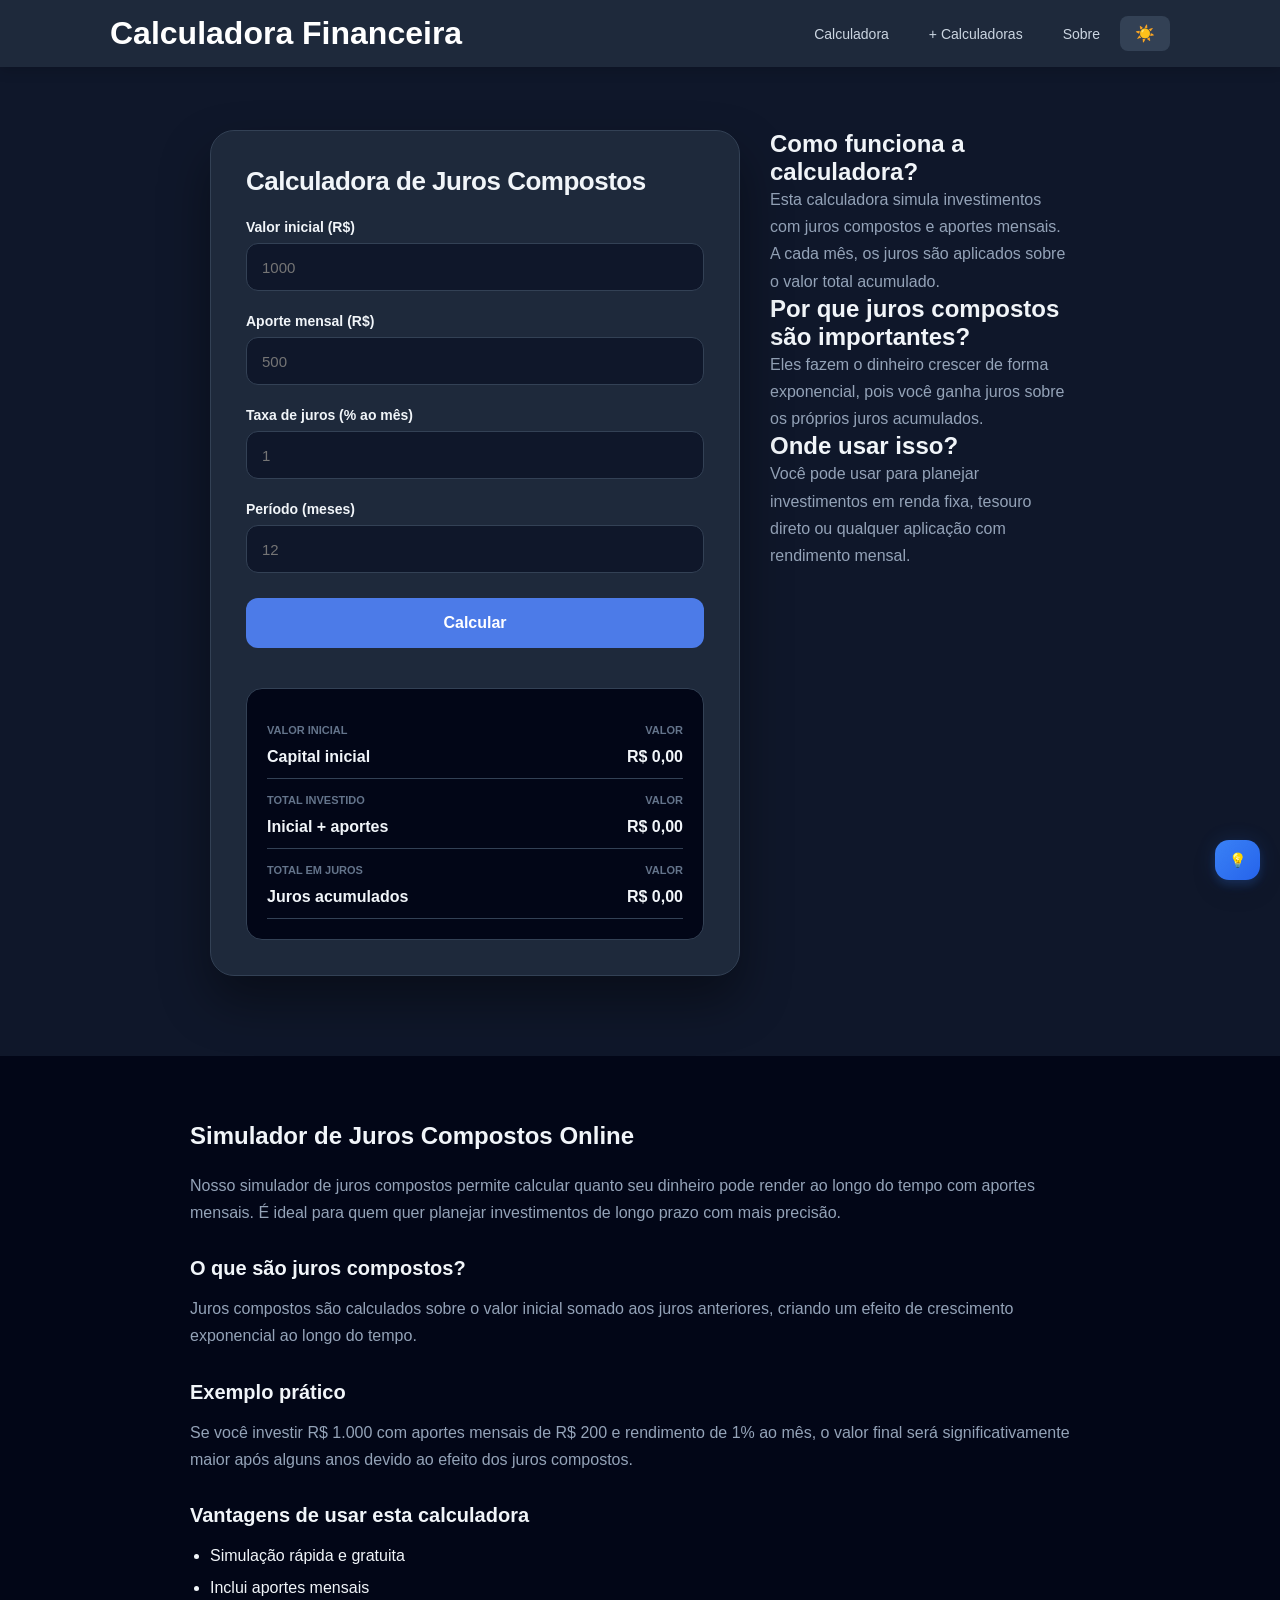
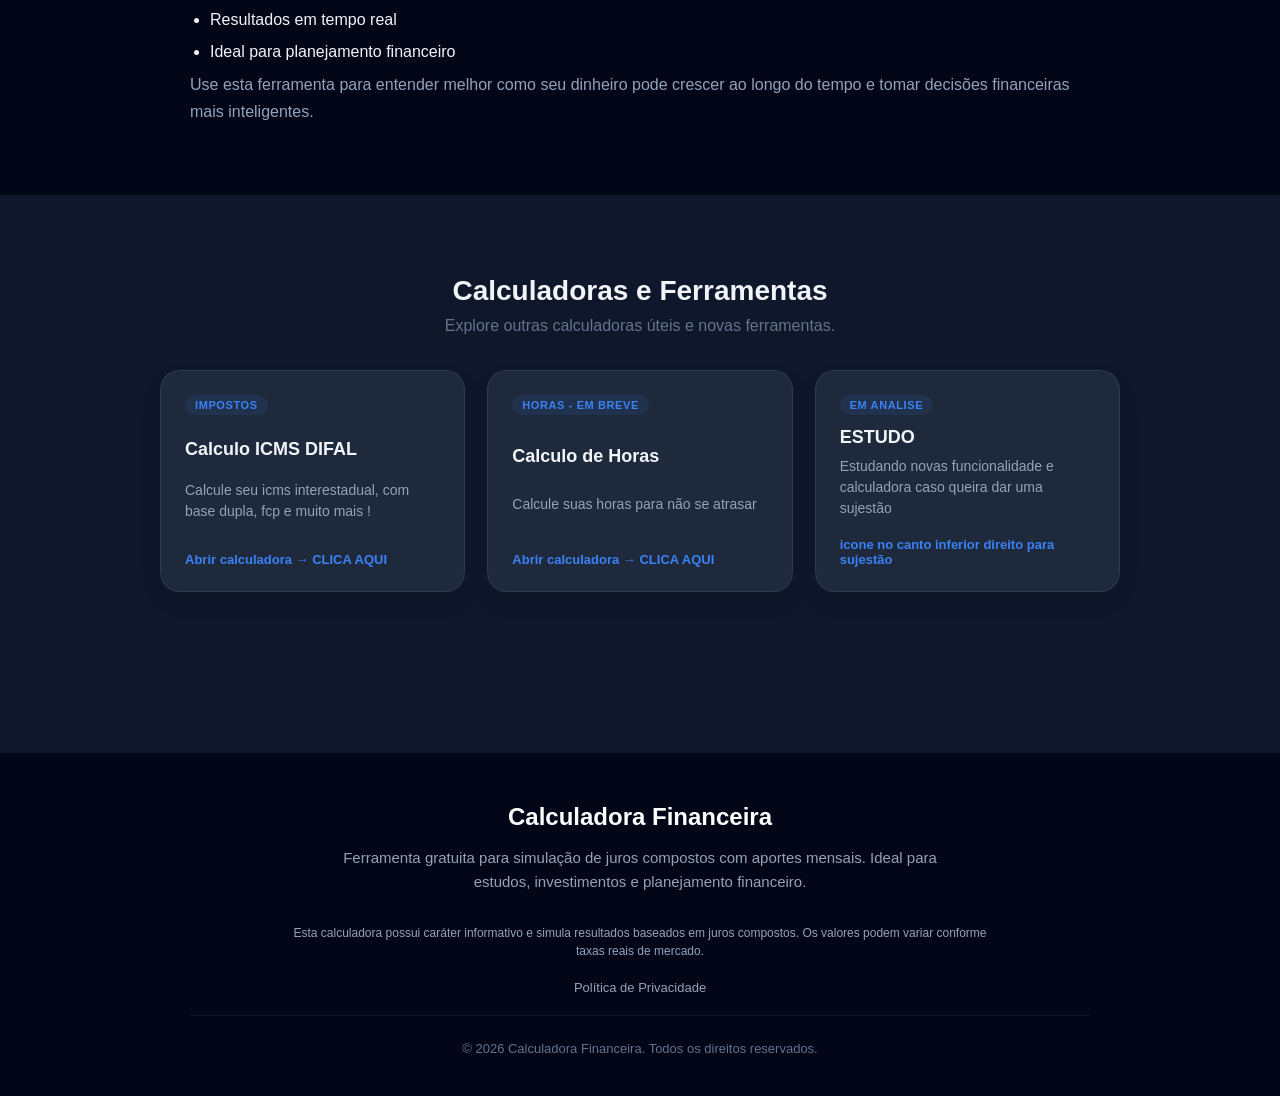
==== index.html @ b4c37b26 "Initial commit" ====
<!DOCTYPE html>
<html lang="pt-BR">
<head>
<title>Calculadora de Juros Compostos Online Grátis com Aportes Mensais | Simulador de Investimentos</title>
<meta charset="UTF-8">
<meta name="viewport" content="width=device-width, initial-scale=1.0">
<meta name="description" content="Calculadora de juros compostos online grátis com aportes mensais. Simule investimentos e descubra quanto seu dinheiro pode render ao longo do tempo.">
<meta name="author" content="Calculadora Financeira">
<meta name="robots" content="index, follow">
<meta name="language" content="pt-BR">
<meta name="theme-color" content="#1e293b">
<meta name="application-name" content="Calculadora Financeira Online">
<meta name="apple-mobile-web-app-title" content="Calculadora Financeira">
<meta property="og:title" content="Calculadora de Juros Compostos Online Grátis">
<meta property="og:description" content="Simule investimentos com juros compostos e aportes mensais grátis.">
<meta property="og:type" content="website">
<meta property="og:image" content="/preview.png">
<script type="application/ld+json">
{
 "@context": "https://schema.org",
 "@type": "WebApplication",
 "name": "Calculadora de Juros Compostos",
 "applicationCategory": "FinanceApplication",
 "operatingSystem": "All",
 "description": "Calculadora de juros compostos online grátis com aportes mensais."
}
</script>

<meta name="twitter:card" content="summary_large_image">
<meta name="keywords" content="juros compostos, calculadora de investimentos, simulador financeiro, juros compostos online, investimentos renda fixa">
<link rel="stylesheet" href="style.css">
</head>
<body class="dark">

<header class="menu topo">
<div class="menu-container">
<h1 class="logo">Calculadora Financeira</h1>

<nav class="menu-links">
<a href="#calculadora">Calculadora</a>
<a href="#outrascalculadora">+ Calculadoras</a>
<a href="#info">Sobre</a>
<button id="toggleTema" class="botaoTema">☀️</button>
</nav>

<button id="menuToggle" class="menu-toggle">☰</button>
</div>
</header>

<div id="overlay" class="overlay"></div>

<nav id="menuNav" class="side-menu">
<button id="closeMenu" class="fechar-menu">✕</button>
<a href="#calculadora">Calculadora</a>
<a href="#info">Sobre</a>
<a href="#outrascalculadora">+ Calculadoras</a>
<div class="divider"></div>
<button id="toggleTemaMobile" class="menu-item">☀️ Alternar tema</button>
</nav>

<section id="calculadora" class="secao-principal">
<div class="layout">

<div class="coluna-calculadora">
<div class="card animar-entrada">
<h1>Calculadora de Juros Compostos</h1>

<div class="campo">
<label>Valor inicial (R$)</label>
<div class="input-number">
<input type="number" id="valorInicial" placeholder="1000">
<div class="input-arrows">
<button onclick="stepUp('valorInicial')">▲</button>
<button onclick="stepDown('valorInicial')">▼</button>
</div>
</div>
</div>

<div class="campo">
<label>Aporte mensal (R$)</label>
<div class="input-number">
<input type="number" id="aporte" placeholder="500">
<div class="input-arrows">
<button onclick="stepUp('aporte')">▲</button>
<button onclick="stepDown('aporte')">▼</button>
</div>
</div>
</div>

<div class="campo">
<label>Taxa de juros (% ao mês)</label>
<div class="input-number">
<input type="number" id="taxa" placeholder="1">
<div class="input-arrows">
<button onclick="stepUp('taxa')">▲</button>
<button onclick="stepDown('taxa')">▼</button>
</div>
</div>
</div>

<div class="campo">
<label>Período (meses)</label>
<div class="input-number">
<input type="number" id="periodo" placeholder="12">
<div class="input-arrows">
<button onclick="stepUp('periodo')">▲</button>
<button onclick="stepDown('periodo')">▼</button>
</div>
</div>
</div>

<button class="botaoCalcular" onclick="calcular()">Calcular</button>

<div class="resultado">

<!-- 1. VALOR INICIAL -->
<div class="resultado-titulo">
<span>Valor inicial</span>
<span>Valor</span>
</div>
<div class="resultado-linha">
<span>Capital inicial</span>
<span id="valorInicialRes">R$ 0,00</span>
</div>

<!-- 2. TOTAL APORTADO -->
<div class="resultado-titulo" id="tituloAportes" style="display:none;">
<span>Total aportado</span>
<span>Valor</span>
</div>
<div class="resultado-linha" id="linhaAportes" style="display:none;">
<span>Aportes mensais</span>
<span id="totalAportes">R$ 0,00</span>
</div>

<!-- 3. TOTAL INVESTIDO -->
<div class="resultado-titulo">
<span>Total investido</span>
<span>Valor</span>
</div>
<div class="resultado-linha">
<span>Inicial + aportes</span>
<span id="totalInvestido">R$ 0,00</span>
</div>

<!-- 4. TOTAL EM JUROS -->
<div class="resultado-titulo">
<span>Total em juros</span>
<span>Valor</span>
</div>
<div class="resultado-linha">
<span>Juros acumulados</span>
<span id="totalJuros">R$ 0,00</span>
</div>

<!-- 5. VALOR FINAL -->
<div class="resultado-titulo" id="tituloFinal" style="display:none;">
<span>Valor final</span>
<span>Total</span>
</div>
<div class="resultado-linha destaque" id="linhaFinal" style="display:none;">
<span>Total acumulado</span>
<span id="valorFinal">R$ 0,00</span>
</div>

</div>
</div>
</div>

<div class="coluna-texto">

<h2>Como funciona a calculadora?</h2>
<p>
Esta calculadora simula investimentos com juros compostos e aportes mensais.
A cada mês, os juros são aplicados sobre o valor total acumulado.
</p>

<h2>Por que juros compostos são importantes?</h2>
<p>
Eles fazem o dinheiro crescer de forma exponencial, pois você ganha juros sobre os próprios juros acumulados.
</p>

<h2>Onde usar isso?</h2>
<p>
Você pode usar para planejar investimentos em renda fixa, tesouro direto ou qualquer aplicação com rendimento mensal.
</p>

</div>

</div>
</section>
<section class="secao-seo" id="info">

<div class="container-texto">

<h2>Simulador de Juros Compostos Online</h2>

<p>
Nosso simulador de juros compostos permite calcular quanto seu dinheiro pode render ao longo do tempo com aportes mensais.
É ideal para quem quer planejar investimentos de longo prazo com mais precisão.
</p>

<h3>O que são juros compostos?</h3>
<p>
Juros compostos são calculados sobre o valor inicial somado aos juros anteriores, criando um efeito de crescimento exponencial ao longo do tempo.
</p>

<h3>Exemplo prático</h3>
<p>
Se você investir R$ 1.000 com aportes mensais de R$ 200 e rendimento de 1% ao mês, o valor final será significativamente maior após alguns anos devido ao efeito dos juros compostos.
</p>

<h3>Vantagens de usar esta calculadora</h3>
<ul>
<li>Simulação rápida e gratuita</li>
<li>Inclui aportes mensais</li>
<li>Resultados em tempo real</li>
<li>Ideal para planejamento financeiro</li>
</ul>

<p>
Use esta ferramenta para entender melhor como seu dinheiro pode crescer ao longo do tempo e tomar decisões financeiras mais inteligentes.
</p>

</div>

</section>
<section id="outrascalculadora" class="secao-outras">

<div class="container-outras">

    <div class="titulo-calculadoras">
        <h2>Calculadoras e Ferramentas</h2>
        <p class="subtitulo-calculadoras">
            Explore outras calculadoras úteis e novas ferramentas.
        </p>    
    </div>
    <div  class="grid-calculadoras">

        <a href="https://calculadora-icms-difal.vercel.app/" class="card-link">
            <span class="tag">Impostos</span>
            <h3>Calculo ICMS DIFAL </h3>
            <p>Calcule seu icms interestadual, com base dupla, fcp e muito mais !</p>
            <span class="cta">Abrir calculadora → CLICA AQUI</span>
        </a>

        <a href="#" class="card-link">
            <span class="tag">HORAS - EM BREVE</span>
            <h3>Calculo de Horas</h3>
            <p>Calcule suas horas para não se atrasar</p>
            <span class="cta">Abrir calculadora → CLICA AQUI</span>
        </a>

        <a href="#" class="card-link">
            <span class="tag">EM ANALISE</span>
            <h3>ESTUDO</h3>
            <p>Estudando novas funcionalidade e calculadora caso queira dar uma sujestão</p>
            <span class="cta">icone no canto inferior direito para sujestão</span>
        </a>


    </div>
</div>    
</section>
<footer class="footer">
    <div class="footer-container">

        <div class="footer-grid">
            <div class="footer-col centralizado">
                <h3 class="logo-footer">Calculadora Financeira</h3>
                <p>
                    Ferramenta gratuita para simulação de juros compostos com aportes mensais.
                    Ideal para estudos, investimentos e planejamento financeiro.
                </p>
            </div>
        </div>

        <div class="aviso-footer">
            <p>
                Esta calculadora possui caráter informativo e simula resultados baseados em juros compostos.
                Os valores podem variar conforme taxas reais de mercado.
            </p>
        </div>

        <div class="footer-links">
            <a href="/politica-de-privacidade.html">Política de Privacidade</a>
        </div>

        <div class="footer-bottom">
            <p>© 2026 Calculadora Financeira. Todos os direitos reservados.</p>
        </div>

    </div>
</footer>
<script src="script.js"></script>
<!-- BOTÃO -->
<div class="btn-sugestao" onclick="abrirSugestao()">💡</div>

<!-- MODAL -->
<div class="modal-sugestao" id="modalSugestao">
  <div class="box-sugestao">

    <div class="topo-sugestao">
      <span>Enviar sugestão</span>
      <button onclick="fecharSugestao()">✕</button>
    </div>

    <form action="https://formsubmit.co/ajax/leotr2016.jb@gmail.com" method="POST"
        id="formSugestao"
        >

        <input type="text" name="titulo" placeholder="Título da sugestão" required>

        <textarea name="mensagem" placeholder="Digite sua sugestão..." required></textarea>

        <input type="hidden" name="_captcha" value="false">

        <button type="button" onclick="enviarSugestao()" class="btn-enviar-sugestao">
        Enviar sugestão
        </button>

        <div class="msg-sucesso" id="msgSucesso">
        Sugestão enviada com sucesso!
        </div>

    </form>

  </div>
</div>
</body>
</html>
---- style.css ----
/* --- CONFIGURAÇÕES GERAIS E TRANSICÃO DE TEMA --- */
body {
    font-family: 'Segoe UI', Tahoma, Geneva, Verdana, sans-serif;
    margin: 0;
    transition: background 0.4s ease, color 0.4s ease;
    background: #f1f5f9;
    color: #1e293b;
    overflow-x: hidden;
    padding-top: 70px;
}

* {
    margin: 0;
    padding: 0;
    box-sizing: border-box;
}
/* --- ANIMAÇÕES (Keyframes) --- */
@keyframes fadeInUp {
    from {
        opacity: 0;
        transform: translateY(30px);
    }
    to {
        opacity: 1;
        transform: translateY(0);
    }
}

@keyframes pulse {
    0% { box-shadow: 0 0 0 0 rgba(76, 123, 232, 0.6); }
    70% { box-shadow: 0 0 0 12px rgba(76, 123, 232, 0); }
    100% { box-shadow: 0 0 0 0 rgba(76, 123, 232, 0); }
}

.animar-entrada {
    animation: fadeInUp 0.7s ease-out forwards;
}

.animar-entrada-atraso {
    animation: fadeInUp 0.7s ease-out 0.3s forwards;
    opacity: 0;
}

/* --- MENU --- */
.menu { 
    position: fixed; /* Faz o menu ficar parado no topo */
    top: 0;
    left: 0;
    width: 100%;
    background: #1e293b; 
    padding: 15px 0; 
    box-shadow: 0 4px 12px rgba(0,0,0,0.15); /* Sombra para dar profundidade */
    z-index: 1000; /* Garante que ele fique acima de tudo */
    transition:all .3s ease;
    transition: background 0.3s ease, backdrop-filter 0.3s ease, box-shadow 0.3s ease;
}
.menu.topo {
    background: #1e293b;
}
.menu.scroll {
    background: rgba(30, 41, 59, 0.65);
    backdrop-filter: blur(10px);
    -webkit-backdrop-filter: blur(10px);
    box-shadow: 0 8px 25px rgba(0,0,0,0.2);
}
.menu-container {
    max-width: 1100px;
    margin: 0 auto;
    padding: 0 20px;
    display: flex;
    align-items: center;
    justify-content: space-between;
    transform: translateZ(0);
}

.menu nav a { 
    color: #cbd5e1; 
    margin-left: 20px; 
    text-decoration: none; 
    font-size: 14px; 
    transition: 0.3s;
}
.menu nav a:hover { color: #3b82f6; }
.logo { color: white; margin: 0; font-weight: 800; }

.botaoTema {
    background: #334155;
    color: white;
    border: none;
    padding: 8px 15px;
    border-radius: 8px;
    cursor: pointer;
    font-size: 16px;
    transition: transform 0.2s;
}
.botaoTema:active { transform: scale(0.9); }

/* --- LAYOUT CENTRALIZADO E LARGURA --- */
.secao-principal {
    display: flex;
    justify-content: center; /* Centraliza horizontalmente */
    width: 100%;
}

.layout {
    display: flex;
    gap: 30px;
    width: 100%;
    max-width: 900px;
    width: 100%; 
    margin: 0 auto; 
    padding: 60px 20px;
    flex-wrap: wrap;
    justify-content: center; 
}
.coluna-calculadora { flex: 1.3; min-width: 320px; width: 100%; }
.coluna-texto {
    flex: 0.7;
    min-width: 300px;
}
.coluna-texto p { line-height: 1.7; color: #475569; }

/* --- CARD E SOMBRAS --- */
.card {
    padding: 35px;
    border-radius: 24px;
    background: white;
    box-shadow: 0 20px 40px rgba(0,0,0,0.06), 0 5px 15px rgba(0,0,0,0.04);
    border: 1px solid rgba(255,255,255,0.8);
    width: 100%;
    margin-bottom: 20px;
    box-sizing: border-box; /* Garante padding correto */
}

.card h1 { margin-top: 0; font-size: 26px; letter-spacing: -0.5px; }

.campo { margin-top: 22px; width: 100%; }
.campo label { 
    display: flex; 
    align-items: center; 
    margin-bottom: 8px; 
    font-weight: 600; 
    font-size: 14px; 
}

/* TOOLTIP ESTILIZADO */
.help-icon {
    position: relative;
    display: inline-flex;
    align-items: center;
    justify-content: center;
    width: 17px;
    height: 17px;
    background-color: #94a3b8;
    color: white;
    border-radius: 50%;
    font-size: 11px;
    cursor: help;
    margin-left: 8px;
    transition: 0.3s;
}
.help-icon:hover { background-color: #4c7be8; }

.tooltip-text {
    visibility: hidden;
    width: 220px;
    background-color: #1e293b;
    color: #fff;
    text-align: center;
    border-radius: 10px;
    padding: 12px;
    position: absolute;
    z-index: 10;
    bottom: 160%;
    left: 50%;
    transform: translateX(-50%) translateY(10px);
    opacity: 0;
    transition: all 0.3s cubic-bezier(0.68, -0.55, 0.265, 1.55);
    font-weight: normal;
    font-size: 12px;
    box-shadow: 0 10px 20px rgba(0,0,0,0.2);
}

.help-icon:hover .tooltip-text {
    visibility: visible;
    opacity: 1;
    transform: translateX(-50%) translateY(0);
}

/* INPUTS E SELECTS UNIFICADOS (Garante mesmo tamanho) */
input, select {
    width: 100%;
    height: 48px;
    padding: 10px 15px;
    border: 1px solid #e2e8f0;
    border-radius: 12px;
    font-size: 15px;
    transition: 0.3s;
    background: #f8fafc;
    box-sizing: border-box; /* Crucial para o tamanho unificado */
}
input:focus, select:focus {
    outline: none;
    border-color: #3b82f6;
    background: white;
    box-shadow: 0 0 0 4px rgba(59, 130, 246, 0.1);
}

/* CHECKBOX */
.campo-check {
    margin: 25px 0;
    display: flex;
    align-items: center;
    gap: 12px;
}
.checkbox-container {
    display: flex;
    align-items: center;
    cursor: pointer;
}
.checkbox-container input {
    width: 20px;
    height: 20px;
    accent-color: #4c7be8;
}
.label-text { 
    font-size: 14px; 
    color: #1e293b; /* cor padrão (modo claro) */
    user-select: none; 
}
body.dark .label-text {
    color: #f1f5f9;
}
/* BOTÃO CALCULAR */
.botaoCalcular {
    width: 100%;
    background: #4c7be8;
    color: white;
    border: none;
    padding: 16px;
    border-radius: 12px;
    cursor: pointer;
    margin-top: 25px;
    margin-bottom: 10px;
    font-weight: 700;
    font-size: 16px;
    transition: 0.3s;
    animation: pulse 2.5s infinite;
}
.botaoCalcular:hover { 
    background: #2563eb; 
    transform: translateY(-2px);
    animation: none;
}

/* RESULTADOS */
.resultado { 
    margin-top: 30px; 
    padding: 20px; 
    border-radius: 16px; 
    background: #f1f5f9; 
    border: 1px solid #e2e8f0; 
}
.resultado-titulo { display: flex; justify-content: space-between; font-size: 11px; color: #64748b; margin-top: 15px; text-transform: uppercase; font-weight: 700; }
.resultado-linha { display: flex; justify-content: space-between; padding: 12px 0; font-weight: 600; border-bottom: 1px solid #e2e8f0; }
.destaque { color: #3b82f6; border-bottom: none; font-size: 22px; padding-top: 15px; }

/* SEÇÃO TABELA E IMAGEM */
.secao-tabela { padding: 80px 20px; text-align: center; background: #fff; width: 100%; display: flex; justify-content: center; }
.imagemTabela { 
    display: block; 
    margin: 40px auto;
    width: 100%; 
    max-width: 100%; 
    height: auto;
    border-radius: 20px; 
    box-shadow: 0 30px 60px rgba(0,0,0,0.12);
    transition: 0.5s cubic-bezier(0.175, 0.885, 0.32, 1.275);
}
.imagemTabela:hover {
    transform: scale(1.03) translateY(-10px);
    box-shadow: 0 40px 80px rgba(0,0,0,0.18);
}

/* FOOTER */
.footer { 
    text-align: center; 
    padding: 50px; 
    background: #1e293b; 
    color: #94a3b8; 
    width: 100%; 
}

/* --- DARK MODE --- */
body.dark { background: #0f172a; color: #f1f5f9; }
body.dark .card { background: #1e293b; border-color: #334155; box-shadow: 0 25px 50px rgba(0,0,0,0.4); }
body.dark .coluna-texto p { color: #94a3b8; }
body.dark input, body.dark select { background: #0f172a; color: white; border-color: #334155; }
body.dark .resultado { background: #020617; border-color: #334155; }
body.dark .resultado-linha { border-color: #334155; }
body.dark .destaque { color: #4ade80; }
body.dark .secao-tabela { background: #0f172a; }
body.dark .imagemTabela { box-shadow: 0 30px 70px rgba(0,0,0,0.6); }

/* RESPONSIVIDADE */
@media (max-width: 768px) {
    .secao-principal, .secao-tabela, .footer { width: 100%; box-sizing: border-box; }
    .layout { padding: 40px 20px; gap: 40px; max-width: 100%; }
    .coluna-calculadora, .coluna-texto { flex: 100%; width: 100%; }
    .card { padding: 20px; }
    .botaoCalcular { animation: none; }
}
/* --- FOOTER SIMPLIFICADO --- */
.footer {
    background: #1e293b;
    color: #f1f5f9;
    padding: 50px 20px 40px;
    margin-top: 80px;
    border-top: 1px solid rgba(255,255,255,0.05);
}

.footer-container {
    max-width: 900px; /* Mantém o alinhamento de 900px da calculadora */
    margin: 0 auto;
}

.footer-grid {
    display: flex;
    justify-content: center;
    margin-bottom: 30px;
}

.footer-col.centralizado {
    text-align: center;
    max-width: 600px;
}

.footer-col h3.logo-footer {
    color: #fff;
    margin-bottom: 15px;
    font-size: 24px;
    font-weight: 800;
}

.footer-col p {
    font-size: 15px;
    line-height: 1.6;
    color: #94a3b8;
    margin: 0;
}

/* LINHA INFERIOR */
.footer-bottom {
    border-top: 1px solid rgba(148, 163, 184, 0.1);
    padding-top: 25px;
    text-align: center;
}

.footer-bottom p {
    font-size: 13px;
    color: #64748b;
    margin: 0;
}

/* AJUSTE DARK MODE */
body.dark .footer {
    background: #020617;
}
/* Container para os dois checkboxes ficarem lado a lado */
.grupo-checkbox {
    display: flex;
    gap: 20px;
    flex-wrap: wrap;
    margin: 25px 0;
}

/* Alinhamento de cada item (checkbox + texto) */
.item-check {
    display: flex;
    align-items: center;
    gap: 10px;
}

/* Classe para o campo de FCP começar escondido */
.fcp-input-oculto {
    display: none;
    margin-top: 10px;
}

/* Animação suave quando o campo aparecer (opcional, já que você tem keyframes) */
#campoFCPInput {
    animation: fadeInUp 0.4s ease;
}
/* --- CHECKBOX CIRCULAR PERFEITO --- */
.campo-check {
    margin: 25px 0;
    display: flex;
    align-items: center;
    gap: 12px;
}

.checkbox-container {
    display: inline-flex; /* Mudado para inline-flex para não esticar */
    align-items: center;
    justify-content: center;
    cursor: pointer;
    width: 22px; 
    height: 22px;
    flex-shrink: 0; /* Impede que o container achate */
}

.checkbox-container input[type="checkbox"] {
    appearance: none;
    -webkit-appearance: none;
    width: 20px; /* Tamanho fixo */
    height: 20px; /* Tamanho fixo */
    border: 2.5px solid #475569; 
    border-radius: 50%; /* Garante o círculo */
    background: #ffffff;
    cursor: pointer;
    transition: all 0.2s ease;
    display: flex;
    align-items: center;
    justify-content: center;
    margin: 0;
    padding: 0;
    flex-shrink: 0; /* Impede que o input fique oval */
    box-sizing: border-box;
}

/* Quando marcado: Fundo escuro */
.checkbox-container input[type="checkbox"]:checked {
    background: #1e293b; 
    border-color: #1e293b;
}

/* O "ponto final" branco dentro */
.checkbox-container input[type="checkbox"]:checked::after {
    content: '';
    width: 8px;
    height: 8px;
    background: #ffffff;
    border-radius: 50%;
    display: block;
    flex-shrink: 0;
}

/* --- AJUSTE DARK MODE (MAIS ESCURO E VISÍVEL) --- */
body.dark .checkbox-container input[type="checkbox"] {
    background: #0f172a;
    border-color: #64748b; /* Borda mais visível no escuro */
}

body.dark .checkbox-container input[type="checkbox"]:checked {
    background: #4c7be8; /* Azul destaque para o ponto final */
    border-color: #4c7be8;
}
/* Ajuste para o seletor de FCP aparecer ao lado */
#fcp_select {
    border-radius: 8px;
    font-size: 13px;
    border: 2px solid #475569;
    background: #fff;
    cursor: pointer;
    animation: fadeInSlide 0.3s ease;
}

@keyframes fadeInSlide {
    from { opacity: 0; transform: translateX(-10px); }
    to { opacity: 1; transform: translateX(0); }
}

body.dark #fcp_select {
    background: #1e293b;
    color: #fff;
    border-color: #64748b;
}
@media (max-width: 1024px) {
    .layout {
        flex-direction: column;
        align-items: center;
        padding: 40px 20px;
        gap: 30px;
    }

    .coluna-calculadora,
    .coluna-texto {
        width: 100%;
        max-width: 700px;
        flex: none;
    }
    .imagemTabela {
        max-width: 100%;
        height: auto;
    }
}
/* Ajuste específico para o ícone dentro da área de resultados */
.resultado-linha span .help-icon {
    width: 15px;
    height: 15px;
    font-size: 10px;
    margin-left: 5px;
    vertical-align: middle;
}

/* Garante que o tooltip não fique cortado se o card for pequeno */
.resultado {
    position: relative; 
}
.secao-explicao {
    padding: 60px 20px;
    background: #f8fafc;
    display: flex;
    justify-content: center;
}

body.dark .secao-explicao {
    background: #0f172a;
}

.container-texto {
    max-width: 900px;
    width: 100%;
    line-height: 1.8;
}

.grid-explicao {
    display: grid;
    grid-template-columns: 1fr 1fr;
    gap: 30px;
    margin: 30px 0;
}

.formula-box {
    background: #e2e8f0;
    padding: 30px;
    border-radius: 16px;
    text-align: center;
    margin: 40px 0;
}

body.dark .formula-box {
    background: #1e293b;
    border: 1px solid #334155;
}

.formula {
    font-size: 1.2rem;
    font-weight: bold;
    color: #2563eb;
    margin: 15px 0;
}

body.dark .formula {
    color: #4ade80;
}

@media (max-width: 768px) {
    .grid-explicao {
        grid-template-columns: 1fr;
    }
}
/* MODAL IMAGEM (ZOOM) */
.modal-imagem {
    display: none;
    position: fixed;
    z-index: 9999;
    padding: 20px;
    left: 0;
    top: 0;
    width: 100%;
    height: 100%;
    background: rgba(0,0,0,0.9);
    justify-content: center;
    align-items: center;
}

.conteudo-modal {
    max-width: 95%;
    max-height: 90%;
    border-radius: 12px;
    transition: transform 0.2s ease;
    transform-origin: center center;
    cursor: zoom-in;
    touch-action: none; /* importante pro mobile */
}

@keyframes zoomIn {
    from {
        transform: scale(0.8);
        opacity: 0;
    }
    to {
        transform: scale(1);
        opacity: 1;
    }
}

.fechar-modal {
    position: absolute;
    top: 20px;
    right: 30px;
    color: #fff;
    font-size: 35px;
    font-weight: bold;
    cursor: pointer;
}

/* cursor de clique na imagem */
.imagemTabela {
    cursor: zoom-in;
}
/* BOTÃO HAMBURGUER */
.menu-toggle {
    display: block;
    font-size: 22px;
    background: none;
    border: none;
    color: white;
    cursor: pointer;
}

/* OVERLAY */
.overlay {
    position: fixed;
    top: 0;
    left: 0;
    width: 100%;
    height: 100%;
    background: rgba(0,0,0,0.5);
    opacity: 0;
    pointer-events: none;
    transition: 0.3s;
    z-index: 1050;
}

.overlay.ativo {
    opacity: 1;
    pointer-events: all;
}

/* MENU LATERAL */
.side-menu {
    position: fixed;
    top: 0;
    left: -260px;
    width: 260px;
    height: 100%;
    background: #1e293b;
    padding: 20px;
    display: flex;
    flex-direction: column;
    gap: 10px;
    transition: transform 0.3s cubic-bezier(0.4, 0, 0.2, 1);
    z-index: 1100;
}


.side-menu.ativo {
    left: 0;
}
.side-menu.ativo ~ #menuSensor {
    pointer-events: none;
}
/* --- ESTILIZAÇÃO DO CONTEÚDO DO MENU LATERAL --- */
.side-menu a {
    color: #cbd5e1; /* Cor cinza clara */
    text-decoration: none;
    padding: 12px 15px;
    border-radius: 8px;
    font-size: 16px;
    transition: all 0.2s ease;
    display: block;
}

.side-menu a:hover {
    background: rgba(255, 255, 255, 0.08);
    color: #ffffff;
    padding-left: 20px; /* Efeito de deslize no hover */
}

.divider {
    height: 1px;
    background: rgba(255, 255, 255, 0.1);
    margin: 15px 0;
}

/* Estilo do botão de alternar tema dentro do menu */
.menu-item {
    background: #334155;
    color: white;
    border: none;
    padding: 12px 15px;
    border-radius: 8px;
    cursor: pointer;
    text-align: left;
    font-size: 15px;
    font-family: inherit;
    transition: background 0.2s;
}

.menu-item:hover {
    background: #475569;
}

/* Ajuste para o botão hambúrguer não sumir no topo */
.menu-toggle {
    transition: transform 0.2s;
}
.menu-toggle:active {
    transform: scale(0.9);
}
/* --- BOTÃO DE FECHAR NO MENU --- */
.fechar-menu {
    background: none;
    border: none;
    color: #cbd5e1;
    font-size: 24px;
    cursor: pointer;
    align-self: flex-end; /* Joga a seta para a direita */
    padding: 10px;
    margin-bottom: 10px;
    transition: transform 0.2s, color 0.2s;
    display: flex;
    align-items: center;
    justify-content: center;
}

.fechar-menu:hover {
    color: #ffffff;
    transform: translateX(5px); /* Pequeno movimento para a direita */
}

/* Garante que o menu lateral use flexbox para alinhar a seta */
.side-menu {
    display: flex;
    flex-direction: column;
}
.menu-sensor {
    position: fixed;
    top: 0;
    width: 80px;
    height: 100vh;
    z-index: 1200;
    background: transparent;
}
.side-menu {
    transition: transform 0.3s cubic-bezier(0.4, 0, 0.2, 1);
}

/* Ajuste para o menu lateral ser fluido */
.side-menu {
    transition: transform 0.3s cubic-bezier(0.4, 0, 0.2, 1), left 0.3s ease;
    z-index: 1100; /* Acima do sensor e do header fixo */
}

/* Opcional: destaque visual quando o menu está aberto */
.side-menu.ativo {
    box-shadow: 5px 0 25px rgba(0,0,0,0.5);
}
/* Sensor posicionado sobre o ícone */
.sensor-inteligente {
    position: absolute;
    left: 10px; /* Alinhado ao início do container */
    top: 50%;
    transform: translateY(-50%);
    width: 80px;  /* Área de detecção lateral */
    height: 60px; /* Área de detecção vertical */
    background: transparent; /* Invisível */
    z-index: 101; /* Acima do botão para detectar o mouse antes */
    cursor: pointer;
}

/* Ajuste para o container do menu permitir o posicionamento absoluto do sensor */
.menu-container {
    position: relative;
}
/* Faixa de ativação vertical alinhada ao ícone */
.sensor-vertical {
    position: fixed;
    top: 0;
    /* Ajuste este valor para alinhar exatamente com o seu ícone */
    left: 15px; 
    width: 40px; /* Largura da "zona de detecção" */
    height: 100vh;
    background: transparent; /* Mude para rgba(255,0,0,0.1) se quiser ver onde ela está para testar */
    z-index: 1050;
}

/* Garante que o menu lateral tenha prioridade de clique quando aberto */
.side-menu.ativo {
    z-index: 1100;
}
.menu-texto {
    font-size: 18px;
    color: #cbd5e1;
}
/* MENU DESKTOP */
.menu-links {
    display: flex;
    align-items: center;
    gap: 20px;
}

.menu-links a {
    color: #cbd5e1;
    text-decoration: none;
    font-size: 14px;
    transition: 0.2s;
}

.menu-links a:hover {
    color: #3b82f6;
}

/* BOTÃO MOBILE ESCONDIDO NO DESKTOP */
.menu-toggle {
    display: none;
}

/* MOBILE */
@media (max-width: 768px) {
    .menu-links {
        display: none;
    }

    .menu-toggle {
        display: block;
        font-size: 24px;
        background: none;
        border: none;
        color: white;
        cursor: pointer;
    }
}
.aviso-footer {
    margin: 20px auto 10px;
    max-width: 700px;
    text-align: center;
}

.aviso-footer p {
    font-size: 12px;
    color: #64748b;
    line-height: 1.5;
}

body.dark .aviso-footer p {
    color: #94a3b8;
}
.secao-seo {
    padding: 60px 20px;
    display: flex;
    justify-content: center;
    background: #ffffff;
}

body.dark .secao-seo {
    background: #020617;
}

.secao-seo .container-texto {
    max-width: 900px;
    line-height: 1.7;
}

.secao-seo h2 {
    font-size: 26px;
    margin-bottom: 20px;
}

.secao-seo h3 {
    margin-top: 30px;
    margin-bottom: 10px;
    font-size: 20px;
}

.secao-seo p {
    color: #475569;
    margin-bottom: 10px;
}

body.dark .secao-seo p {
    color: #94a3b8;
}

.secao-seo ul {
    margin-top: 10px;
    padding-left: 20px;
}

.secao-seo li {
    margin-bottom: 5px;
}
.politica-privacidade {
    margin-top: 10px;
}

/* remove setas */
input[type=number]::-webkit-outer-spin-button,
input[type=number]::-webkit-inner-spin-button {
-webkit-appearance: none;
margin: 0;
}

.input-number{
position:relative;
}

.input-number input{
padding-right:55px;
}

.input-arrows{
position:absolute;
right:14px;
top:50%;
transform:translateY(-50%);
display:flex;
flex-direction:column;
gap:2px;
}

.input-arrows button{
width:24px;
height:16px;
border-radius:4px;
border:1px solid var(--borda);
background:var(--card);
color:var(--texto);
cursor:pointer;
font-size:10px;
display:flex;
align-items:center;
justify-content:center;
transition:all .15s ease;
}

.input-arrows button:hover{
background:var(--primaria);
color:white;
transform:scale(1.05);
}

.input-arrows button:active{
transform:scale(.95);
}
.input-arrows{
opacity:0;
transform:translateY(-50%) translateX(5px);
pointer-events:none;
transition:all .15s ease;
}

.input-number:focus-within .input-arrows{
opacity:1;
transform:translateY(-50%) translateX(0);
pointer-events:auto;
}
.escondido {
    display: none;
    opacity: 0;
    transform: translateY(10px);
    transition: .3s;
}

.mostrar {
    display: flex;
    opacity: 1;
    transform: translateY(0);
}
.secao-seo {
    padding: 60px 20px;
    background: #f8fafc;
}

.container-texto {
    max-width: 900px;
    margin: 0 auto;
    line-height: 1.7;
}

.secao-seo h2 {
    font-size: 24px;
    margin-bottom: 15px;
}

.secao-seo h3 {
    margin-top: 25px;
}
.footer-links {
    margin: 20px 0;
    display: flex;
    justify-content: center;
    gap: 15px;
    flex-wrap: wrap;
}

.footer-links a {
    color: #94a3b8;
    text-decoration: none;
    font-size: 13px;
    transition: 0.2s;
}

.footer-links a:hover {
    color: #ffffff;
}
@media (max-width: 768px) {
    .logo {
        font-size: 26px; /* reduz o título no mobile */
    }
}
.secao-outras {
    padding: 80px 20px;
    background: #f8fafc;
    display: flex;
    justify-content: center;
}

body.dark .secao-outras {
    background: #0f172a;
}

.container-outras {
    max-width: 950px;
    width: 100%;
    text-align: center;
}

.container-outras h2 {
    font-size: 28px;
    margin-bottom: 10px;
}

.container-outras p {
    color: #64748b;
}

/* GRID MELHORADO */
.grid-calculadoras {
    display: grid;
    grid-template-columns: repeat(3, minmax(0, 1fr));
    gap: 22px;
    margin-top: 35px;

    max-width: 1000px;
    width: 100%;
    margin-left: auto;
    margin-right: auto;

    padding: 0 20px;
    align-items: stretch;
}

/* CARD MAIS “APP” */
.card-link {
    position: relative;
    display: flex;
    flex-direction: column;
    justify-content: space-between;

    padding: 24px;
    border-radius: 20px;

    background: white;
    text-decoration: none;
    color: #0f172a;

    box-shadow: 0 10px 25px rgba(0,0,0,0.06);
    border: 1px solid rgba(148,163,184,0.2);

    transition: all 0.25s ease;
    min-height: 170px;
}

.card-link:hover {
    transform: translateY(-6px);
    box-shadow: 0 25px 60px rgba(0,0,0,0.12);
    border-color: #3b82f6;
}


/* TAG pequena topo */
.tag {
    font-size: 11px;
    font-weight: 700;
    text-transform: uppercase;
    letter-spacing: 0.6px;

    color: #3b82f6;
    background: rgba(59,130,246,0.1);

    padding: 4px 10px;
    border-radius: 999px;

    width: fit-content;
    margin-bottom: 12px;
}

/* título */
.card-link h3 {
    margin: 0;
    font-size: 18px;
    font-weight: 700;
}

.card-link p {
    margin-top: 8px;
    font-size: 14px;
    color: #64748b;
    line-height: 1.5;
}
/* CTA estilo botão leve */
.cta {
    margin-top: 18px;
    font-weight: 600;
    font-size: 13px;
    color: #3b82f6;

    display: inline-flex;
    align-items: center;
    gap: 6px;
}
/* DARK MODE */
body.dark .card-link {
    background: #1e293b;
    color: #f1f5f9;
    border-color: rgba(148,163,184,0.15);
}

body.dark .card-link p {
    color: #94a3b8;
}

body.dark .card-link:hover {
    box-shadow: 0 25px 70px rgba(0,0,0,0.6);
}

@media (max-width: 900px) {
    .grid-calculadoras {
        grid-template-columns: repeat(2, 1fr);
        gap: 16px;
    }
}

@media (max-width: 600px) {
    .grid-calculadoras {
        grid-template-columns: 1fr;
        gap: 14px;
        padding: 0 16px;
    }

    .card-link {
        padding: 20px;
        border-radius: 16px;
        min-height: auto;
    }
}
/* BOTÃO FLUTUANTE */
.btn-sugestao{
position:fixed;
right:20px;
bottom:20px;
display:flex;
align-items:center;
gap:8px;
padding:12px 14px;
border-radius:14px;
background:linear-gradient(135deg,#3b82f6,#2563eb);
color:white;
font-size:14px;
font-weight:600;
cursor:pointer;
box-shadow:
0 10px 25px rgba(0,0,0,0.15),
0 5px 10px rgba(59,130,246,0.2);
z-index:999;
transition:all .25s ease;
}

/* hover */
.btn-sugestao:hover{
transform:translateY(-4px);
box-shadow:
0 20px 40px rgba(0,0,0,0.2),
0 10px 20px rgba(59,130,246,0.25);
}

.btn-sugestao:active{
transform:translateY(-1px);
}
/* efeito glow */
.btn-sugestao::after{
content:"";
position:absolute;
inset:0;
border-radius:14px;
background:linear-gradient(135deg,#3b82f6,#2563eb);
opacity:.15;
filter:blur(10px);
z-index:-1;
}

/* MODAL */
.modal-sugestao{
position:fixed;
top:0;
left:0;
width:100%;
height:100%;
background:rgba(0,0,0,0.6);
display:none;
align-items:center;
justify-content:center;
z-index:9999;
}

/* BOX */
.box-sugestao{
background:white;
width:90%;
max-width:420px;
border-radius:16px;
padding:20px;
}

/* HEADER */
.topo-sugestao{
display:flex;
justify-content:space-between;
margin-bottom:15px;
font-weight:600;
}

.topo-sugestao button{
background:none;
border:none;
font-size:18px;
cursor:pointer;
}

/* TEXTAREA */
.box-sugestao textarea{
width:100%;
height:120px;
margin-top:10px;
border-radius:12px;
border:1px solid #e2e8f0;
padding:12px;
resize:none;
font-family:inherit;
background:#f8fafc;
transition:0.3s;
}

/* MESMA ANIMAÇÃO DO INPUT */
.box-sugestao textarea:focus{
outline:none;
border-color:#3b82f6;
background:white;
box-shadow:0 0 0 4px rgba(59,130,246,0.1);
}
/* BOTÃO */
.btn-enviar-sugestao{
width:100%;
margin-top:10px;
background:#3b82f6;
color:white;
border:none;
padding:12px;
border-radius:10px;
cursor:pointer;
}

/* DARK MODE */
body.dark .box-sugestao{
background:#1e293b;
color:white;
}

body.dark textarea,
body.dark input{
background:#0f172a;
color:white;
border-color:#334155;
}
body.dark .box-sugestao textarea{
background:#0f172a;
color:white;
border-color:#334155;
}

body.dark .box-sugestao textarea:focus{
border-color:#3b82f6;
box-shadow:0 0 0 4px rgba(59,130,246,0.15);
}
.msg-sucesso{
display:none;
margin-top:10px;
background:#22c55e;
color:white;
padding:10px;
border-radius:10px;
font-size:14px;
text-align:center;
animation:fadeInUp .3s ease;
}
body.dark .msg-sucesso{
background:#16a34a;
}
.container-outras {
    max-width: 1000px;
    margin: 0 auto;

}

.titulo-calculadoras {
    text-align: center;
    margin-bottom: 35px;
}
.grid-calculadoras {
    text-align: left;
}
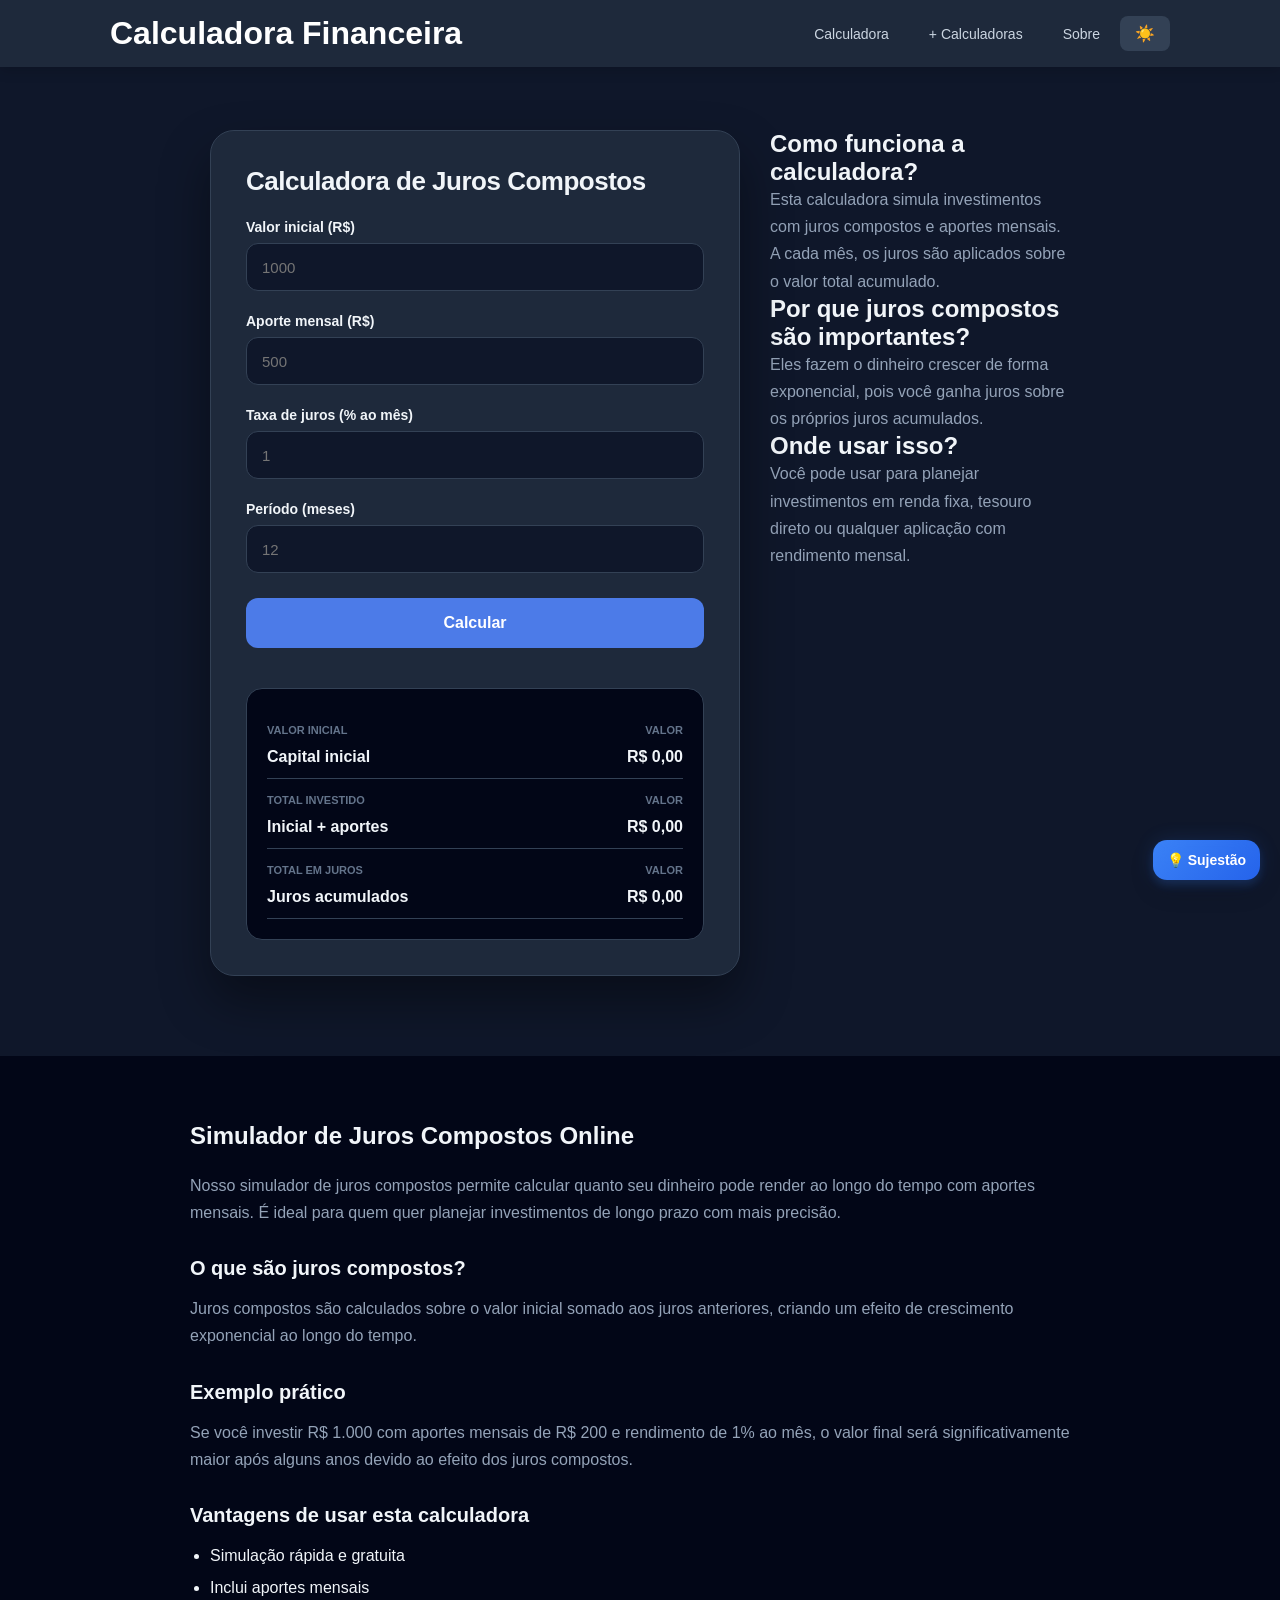
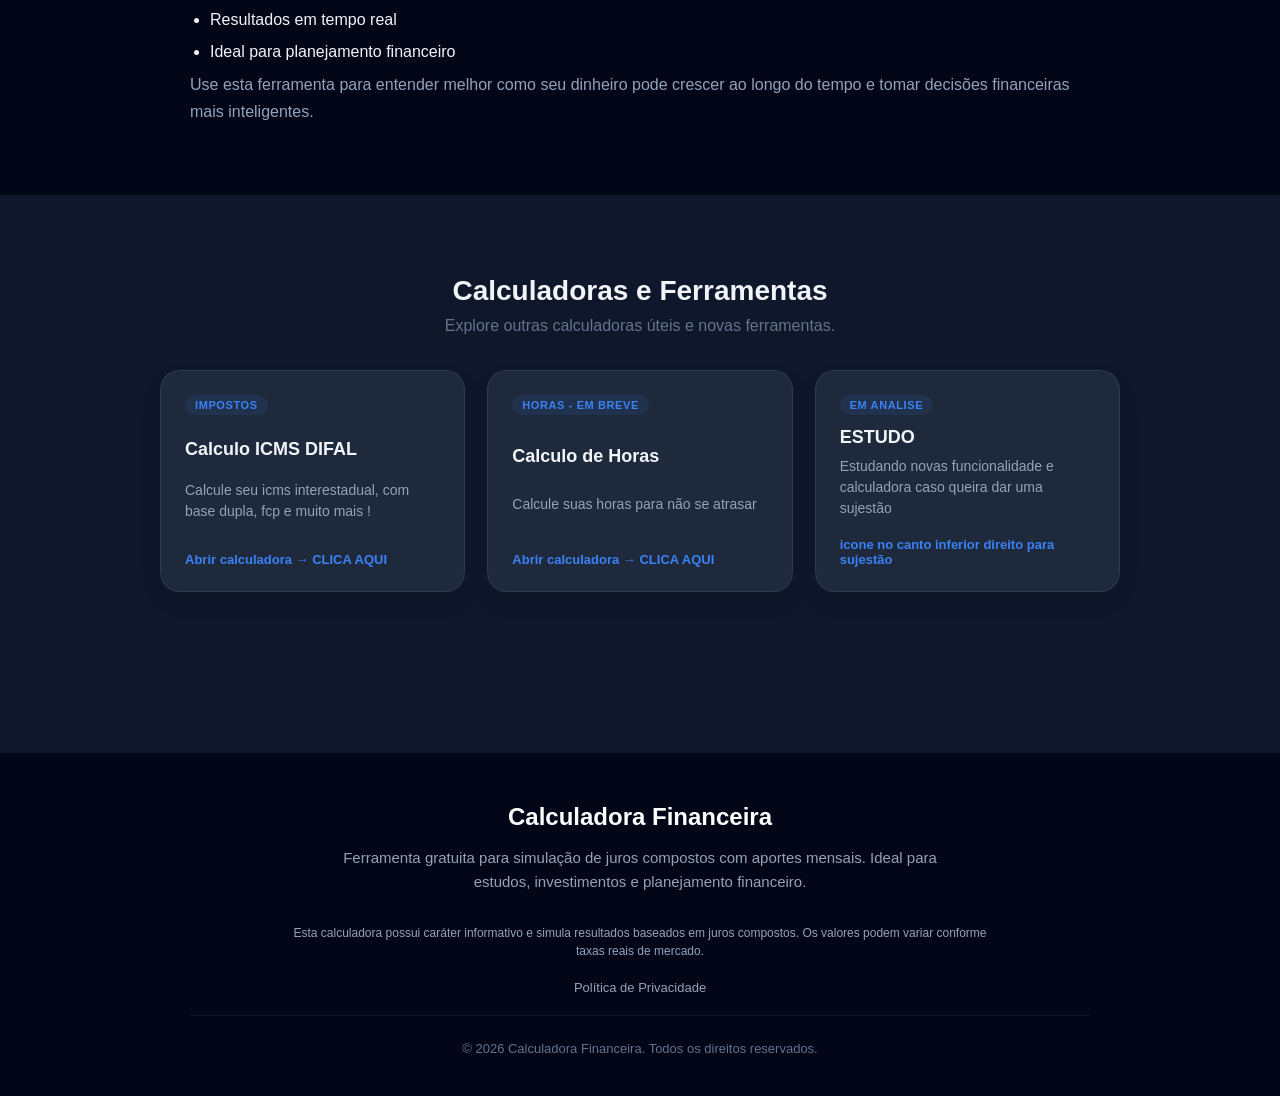
==== commit 593c0145: "Update index.html" ====
--- a/index.html
+++ b/index.html
@@ -294,7 +294,7 @@
 </footer>
 <script src="script.js"></script>
 <!-- BOTÃO -->
-<div class="btn-sugestao" onclick="abrirSugestao()">💡</div>
+<div class="btn-sugestao" onclick="abrirSugestao()">💡 Sujestão</div>
 
 <!-- MODAL -->
 <div class="modal-sugestao" id="modalSugestao">
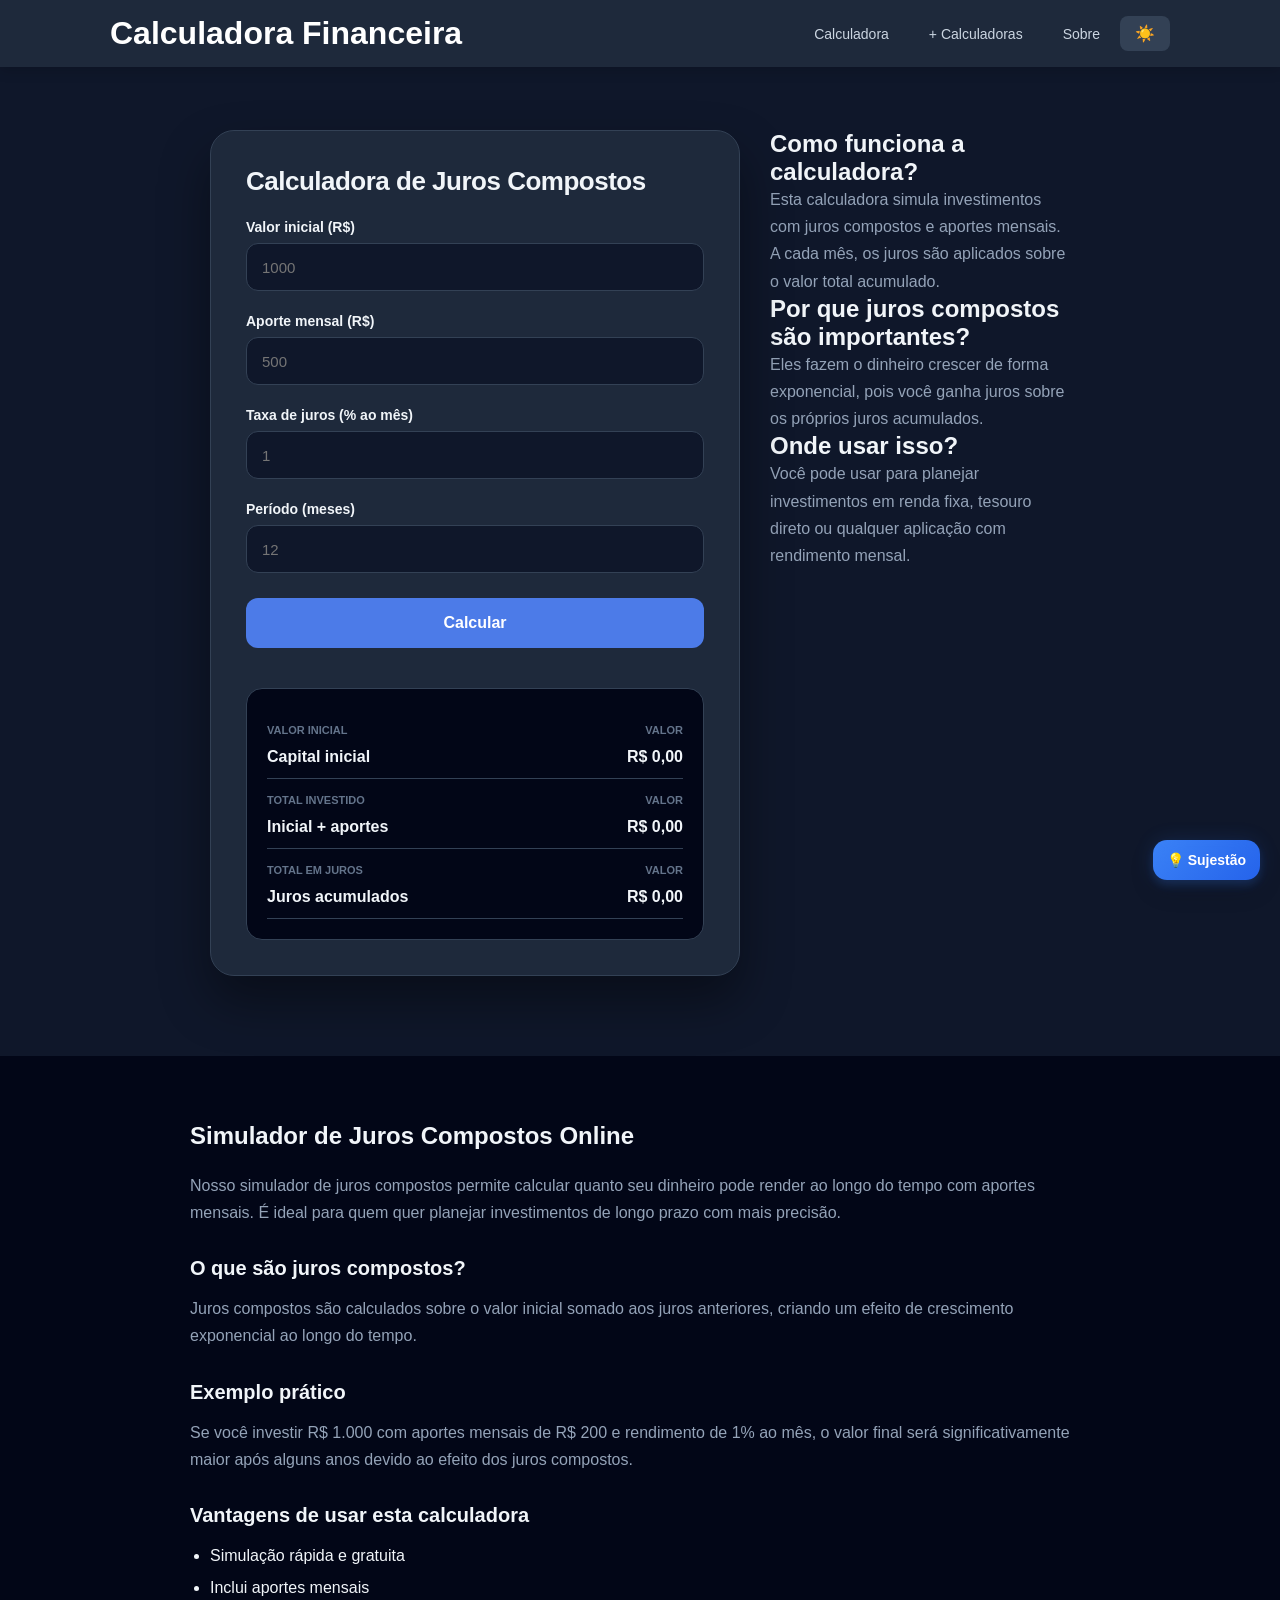
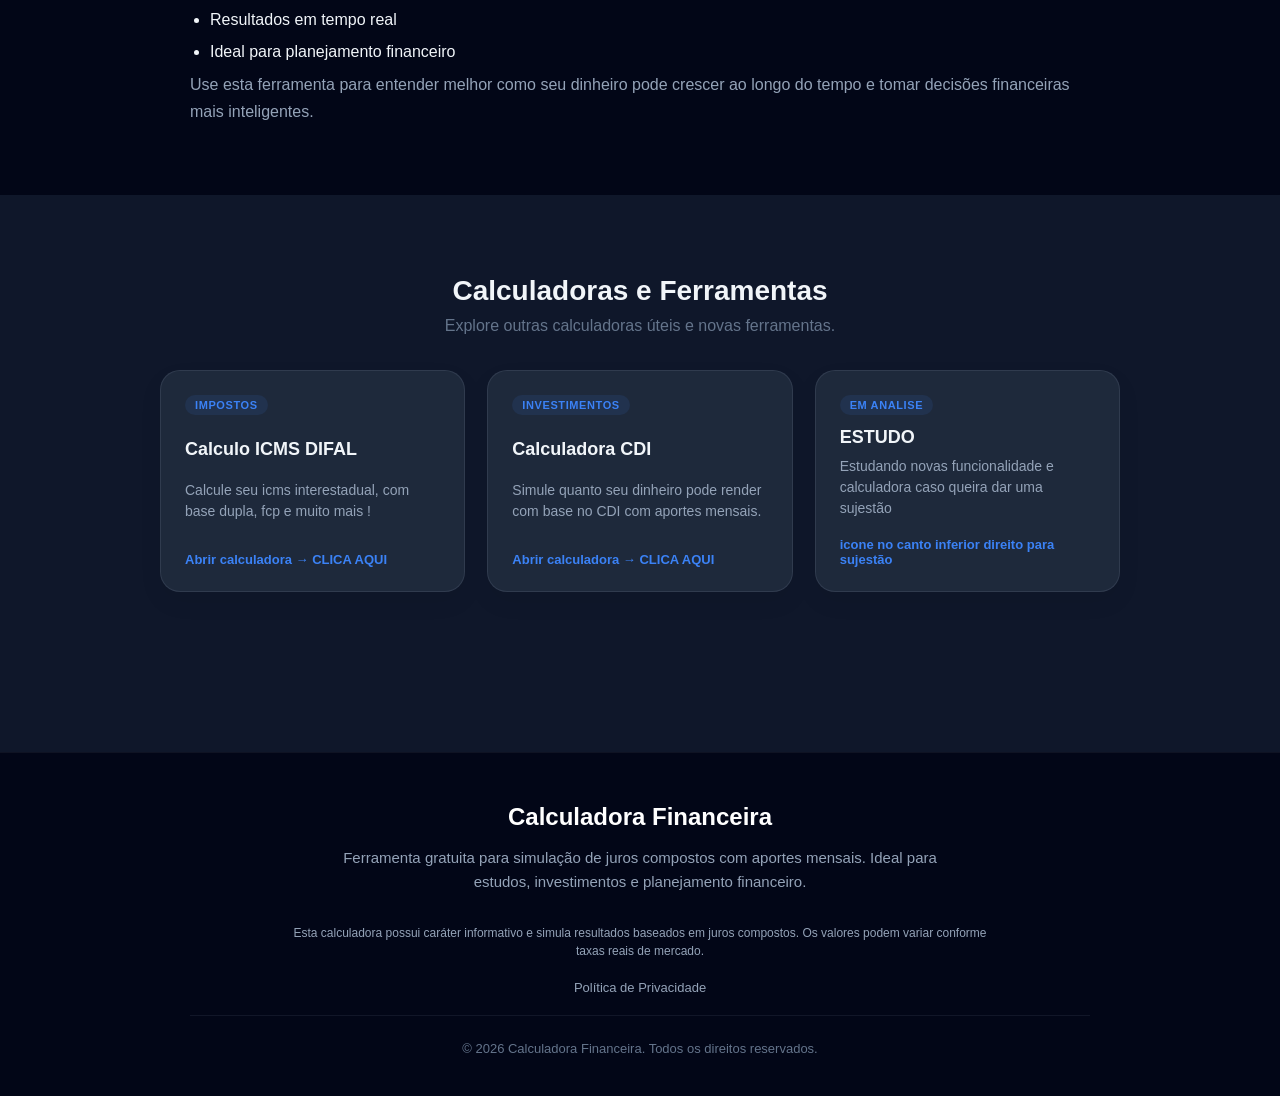
==== commit 52e76121: "ajustes" ====
--- a/index.html
+++ b/index.html
@@ -3,6 +3,7 @@
 <head>
 <title>Calculadora de Juros Compostos Online Grátis com Aportes Mensais | Simulador de Investimentos</title>
 <meta charset="UTF-8">
+<link rel="icon" type="image/png" href="/favicon.png">
 <meta name="viewport" content="width=device-width, initial-scale=1.0">
 <meta name="description" content="Calculadora de juros compostos online grátis com aportes mensais. Simule investimentos e descubra quanto seu dinheiro pode render ao longo do tempo.">
 <meta name="author" content="Calculadora Financeira">
@@ -244,10 +245,10 @@
             <span class="cta">Abrir calculadora → CLICA AQUI</span>
         </a>
 
-        <a href="#" class="card-link">
-            <span class="tag">HORAS - EM BREVE</span>
-            <h3>Calculo de Horas</h3>
-            <p>Calcule suas horas para não se atrasar</p>
+        <a href="cdi.html" class="card-link">
+            <span class="tag">Investimentos</span>
+            <h3>Calculadora CDI</h3>
+            <p>Simule quanto seu dinheiro pode render com base no CDI com aportes mensais.</p>
             <span class="cta">Abrir calculadora → CLICA AQUI</span>
         </a>
 
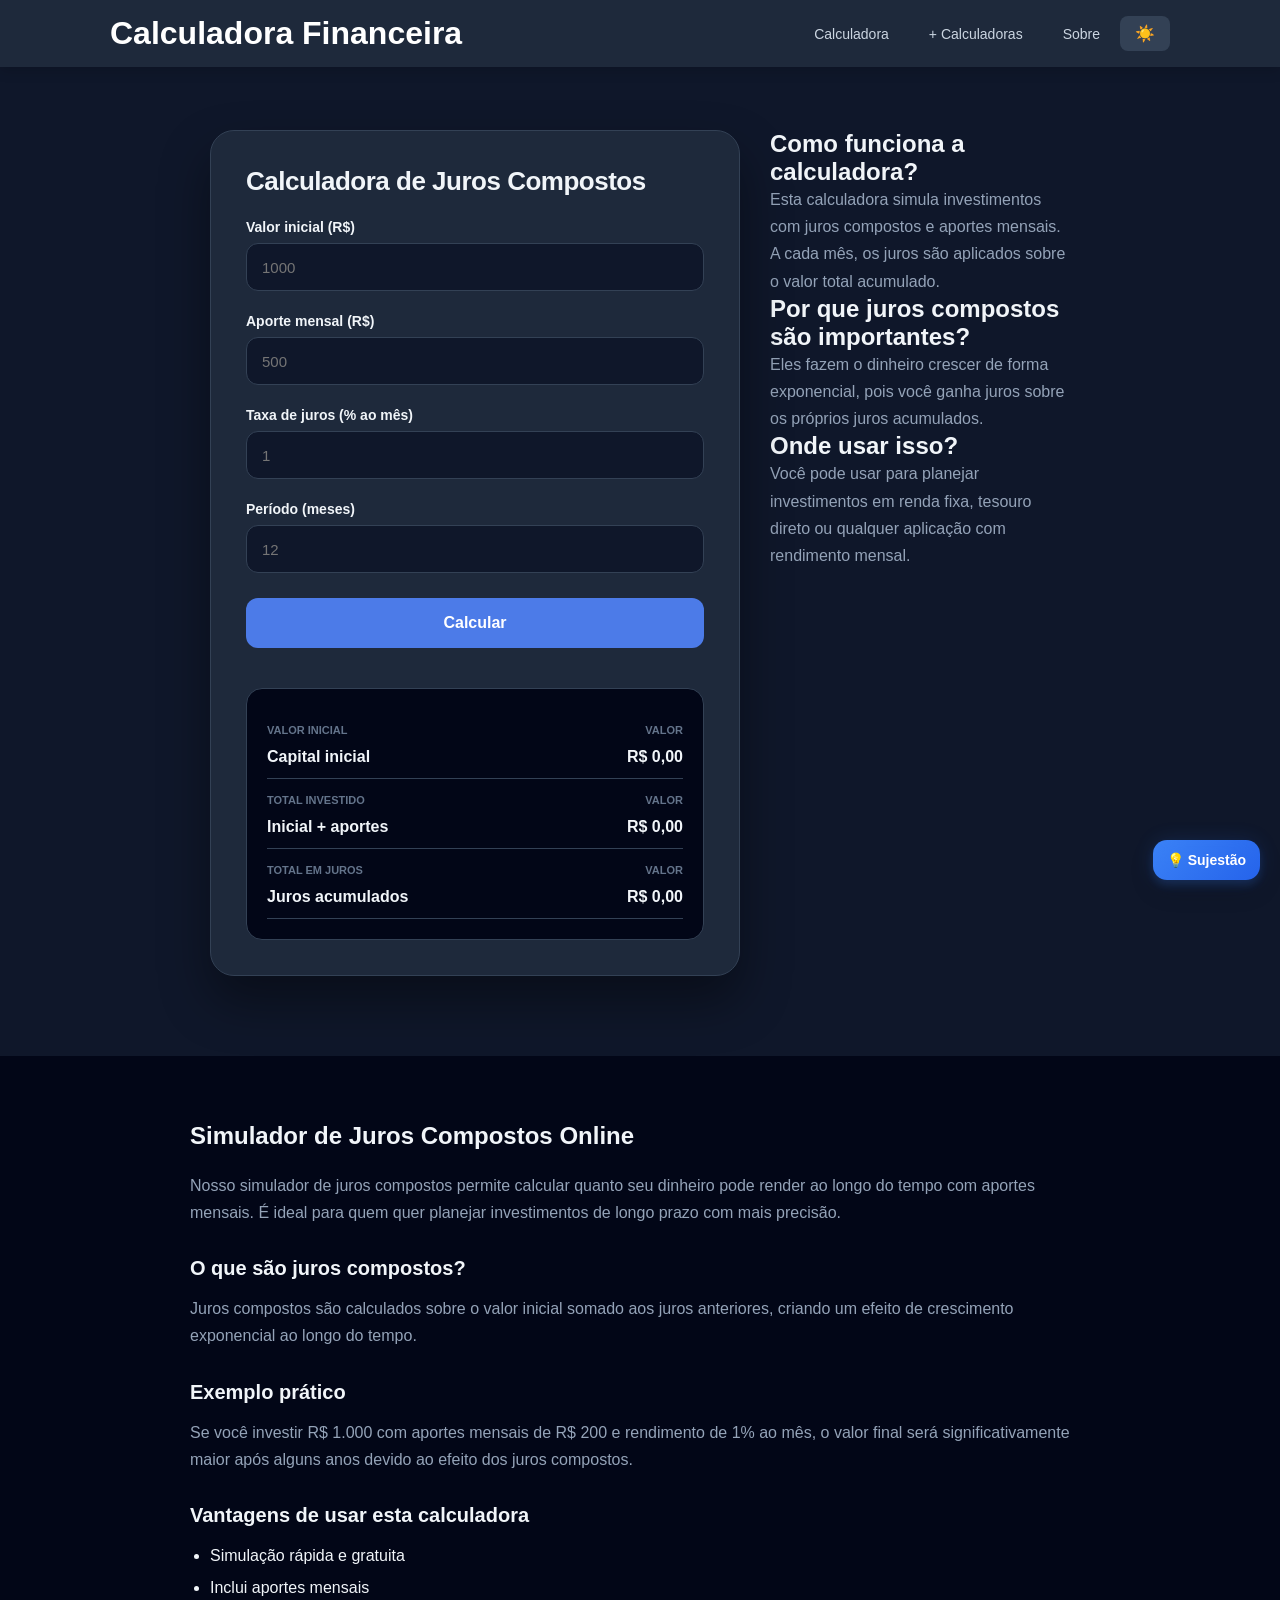
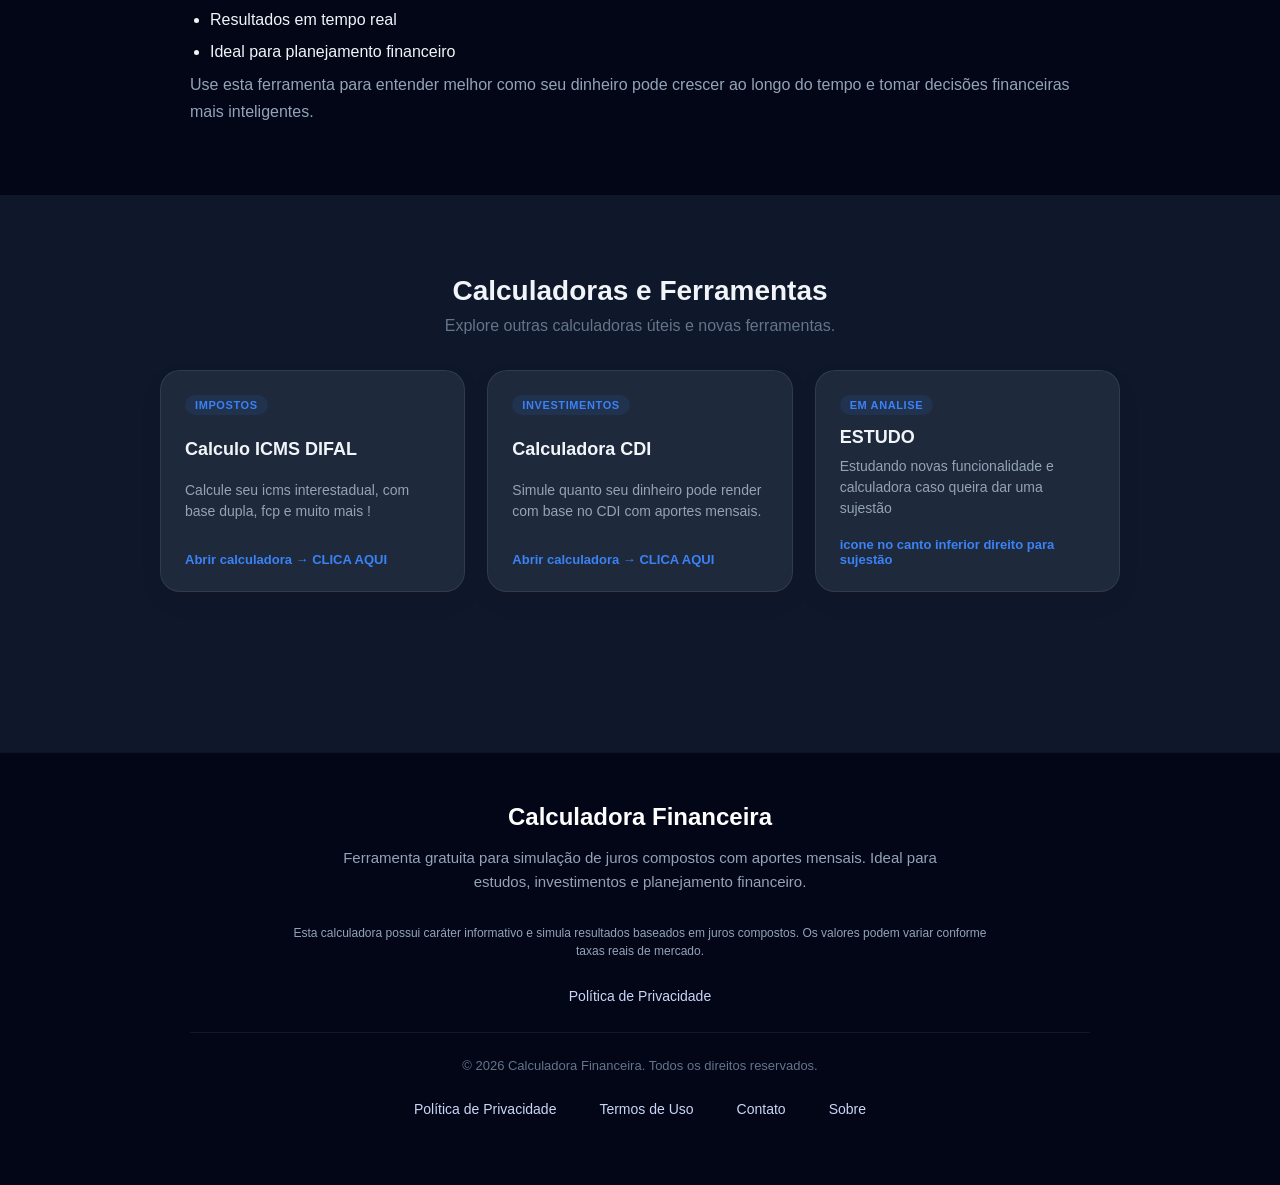
==== commit 8d782861: "SEO AJUSTES" ====
--- a/index.html
+++ b/index.html
@@ -245,7 +245,7 @@
             <span class="cta">Abrir calculadora → CLICA AQUI</span>
         </a>
 
-        <a href="cdi.html" class="card-link">
+        <a href="/cdi.html" class="card-link">
             <span class="tag">Investimentos</span>
             <h3>Calculadora CDI</h3>
             <p>Simule quanto seu dinheiro pode render com base no CDI com aportes mensais.</p>
@@ -290,6 +290,12 @@
         <div class="footer-bottom">
             <p>© 2026 Calculadora Financeira. Todos os direitos reservados.</p>
         </div>
+        <div class="footer-links">
+            <a href="/politica-de-privacidade.html">Política de Privacidade</a>
+            <a href="/termos-de-uso.html">Termos de Uso</a>
+            <a href="/contato.html">Contato</a>
+            <a href="/sobre.html">Sobre</a>
+        </div>
 
     </div>
 </footer>
--- a/style.css
+++ b/style.css
@@ -1321,4 +1321,53 @@
 }
 .grid-calculadoras {
     text-align: left;
+}
+.footer-links {
+    display: flex;
+    justify-content: center;
+    flex-wrap: wrap;
+    gap: 15px;
+    margin-top: 20px;
+}
+
+.footer-links a {
+    color: #94a3b8;
+    text-decoration: none;
+    font-size: 14px;
+    padding: 8px 14px;
+    border-radius: 8px;
+    transition: all 0.3s ease;
+}
+
+/* hover */
+.footer-links a:hover {
+    color: #ffffff;
+    background: #2563eb;
+}
+
+/* dark mode */
+body.dark .footer-links a {
+    color: #cbd5f5;
+}
+
+body.dark .footer-links a:hover {
+    background: #3b82f6;
+}
+.btn-voltar {
+    display: inline-block;
+    margin-bottom: 20px;
+    padding: 10px 18px;
+    font-size: 14px;
+    font-weight: 500;
+    color: #38bdf8;
+    border: 1px solid #38bdf8;
+    border-radius: 10px;
+    text-decoration: none;
+    transition: all 0.25s ease;
+}
+
+.btn-voltar:hover {
+    background: #38bdf8;
+    color: #0f172a;
+    transform: translateY(-2px);
 }
